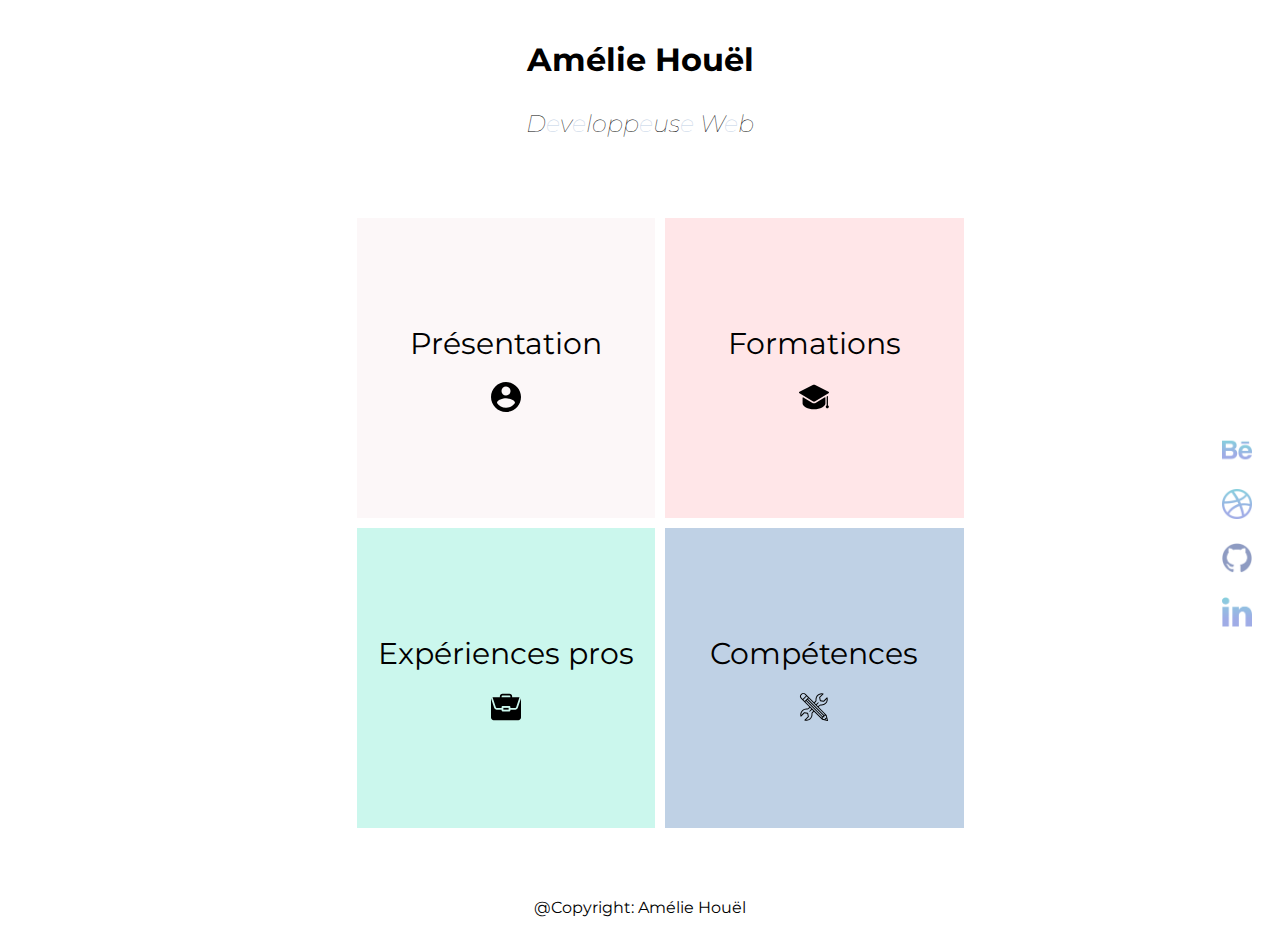
==== index.html @ 31084947 "First Page" ====
<!DOCTYPE html>
<html lang="fr">
<head>
  <meta charset="UTF-8">
  <meta name="viewport" content="width=device-width, initial-scale=1.0">
  <meta http-equiv="X-UA-Compatible" content="ie=edge">
  <link href="style.css" rel="stylesheet">
  <link href="https://fonts.googleapis.com/css?family=Montserrat&display=swap" rel="stylesheet">
  <title>CV en ligne</title>
</head>

<main>

  <header>
    <h1>Amélie Houël</h1>
    <h2>D<span class="e">e</span>v<span class="e">e</span>lopp<span class="e">e</span>us<span class="e">e</span> W<span class="e">e</span>b</h2>
  </header>

  <body>
    <nav> 
      <ul>
        <div class="containerPrésentation">
          <li class="présentation">Présentation</li>
          <img src="images/account.svg">
        </div>

        <div class="containerFormations">
          <li class="formations">Formations</li>
          <img src="images/formation.svg">
        </div>

        <div class="containerXp">
          <li class="xp">Expériences pros</li>
          <img src="images/work.svg">
        </div>

        <div class="containerCompétences">
          <li class="compétences">Compétences</li>
          <img src="images/tools.svg">
        </div>

        <div class="socialNetworks">
          <a href="https://www.behance.net/amelie_houel" target="_blank"><img class="behance" src="images/behance.png"></a>
          <a href="https://dribbble.com/AmelieHouel" target="_blank"><img class="dribbble" src="images/dribbble.png"></a>
          <a href="https://github.com/AmelieHouel" target="_blank"><img class="github" src="images/github.png"></a>
          <a href="https://www.linkedin.com/in/am%C3%A9liehou%C3%ABl/" target="_blank"><img class="linkedin" src="images/linkedin.png"></a>
          
          
          
          
        </div>

       <!-- <div class="contacts">
          <div class="phone">
            <img class="phonePic" src="images/phone.png">
            <p>06 - 29 - 66 - 03 - 76</p>
          </div>
          <img class="mail" src="images/email.png">
        </div> --> 
        
      </ul>
    </nav>
  </body>

  <footer>
    <p> @Copyright: Amélie Houël</p>

  </footer>
</main>

</html>
---- style.css ----
* {
  box-sizing: border-box;
  font-family: 'Montserrat', sans-serif;
}


/* tittle */

h1 {
  text-align: center; 
  margin-top: 40px;
}

h2 {
  text-align: center;
  margin-top: 30px;
  font-weight: lighter; 
  font-style: italic;
}

.e {
  color: #BFD1E5;

}


/* Navigation */

ul {
  display: grid; 
  grid-template-columns: 1fr 1fr 1fr 1fr;
  grid-template-rows: 300px 300px;
  grid-gap: 10px;
  margin-top: 80px; 

}

li {
  list-style: none;
}


/* icons */

img {
  width: 30px;
  height: 30px; 
  margin-top: 20px;
}


/* Présentation */

.containerPrésentation {
  background-color: #FCF7F8;
  grid-column: 2;
  grid-row: 1;
  display: flex;
  flex-direction: column;
  align-items: center;
  justify-content: center;
  transition-property: background-color;
  transition-duration: 0.2s;
}

.containerPrésentation:hover {
  background-color: rgb(250, 213, 220);

}

.présentation {
  font-size: 30px; 
}


/* Formations */

.containerFormations {
  background-color: #FFE6E8;
  grid-column: 3;
  grid-row: 1; 
  display: flex;
  flex-direction: column;
  align-items: center;
  justify-content: center;
  transition-property: background-color;
  transition-duration: 0.5s;
}
.containerFormations:hover {
  background-color: rgb(255, 184, 190);
}

.formations {
  font-size: 30px;
}


/* Expériences */

.containerXp {
  background-color: #CBF7ED;
  grid-column: 2;
  grid-row: 2; 
  display: flex;
  flex-direction: column;
  align-items: center;
  justify-content: center;
  transition-property: background-color;
  transition-duration: 0.5s;
}

.containerXp:hover {
  background-color: rgb(143, 247, 223);
}

.xp {
  font-size: 30px;
}


/* Compétences */

.containerCompétences {
  background-color: #BFD1E5;
  grid-column: 3;
  grid-row: 2;
  display: flex;
  flex-direction: column;
  align-items: center;
  justify-content: center;
  transition-property: background-color;
  transition-duration: 0.5s;
}

.containerCompétences:hover {
  background-color: rgb(128, 177, 233);
}

.compétences {
  font-size: 30px;
}

/* Réseaux sociaux */

.socialNetworks {
  grid-column: 4;
  grid-row: 1 / span 2;
  display: flex; 
  flex-direction: column; 
  justify-content: center; 
  align-items: flex-end; 
  margin-right: 20px; 
}

.behance {
  width: 30px; 
  height: 30px;
  transition-property: width height;
  transition-duration: 0.2s;
}
.behance:hover {
  width: 40px; 
  height: 40px; 
}


.dribbble {
  width: 30px; 
  height: 30px;
  transition-property: width height;
  transition-duration: 0.2s;
}

.dribbble:hover {
  width: 40px; 
  height: 40px; 
}

.github {
  width: 30px; 
  height: 30px;
  transition-property: width height;
  transition-duration: 0.2s;
}

.github:hover {
  width: 40px; 
  height: 40px; 
}

.linkedin {
  width: 30px; 
  height: 30px;
  transition-property: width height;
  transition-duration: 0.2s;
}

.linkedin:hover {
  width: 40px; 
  height: 40px; 
}

/* contacts */

.contacts {
  grid-column: 1;
  grid-row: 1 / span 2;
  display: flex;
  flex-direction: column;
  justify-content: center;
  align-items: flex-start;  
}

.phone {
  display: flex; 
}

.phonePic {
  width: 37px; 
  height: 28px;
}


.mail {
  width: 37px; 
  height: 28px;
}




/* footer */

footer {
  text-align: center; 
  margin-top: 70px; 
}
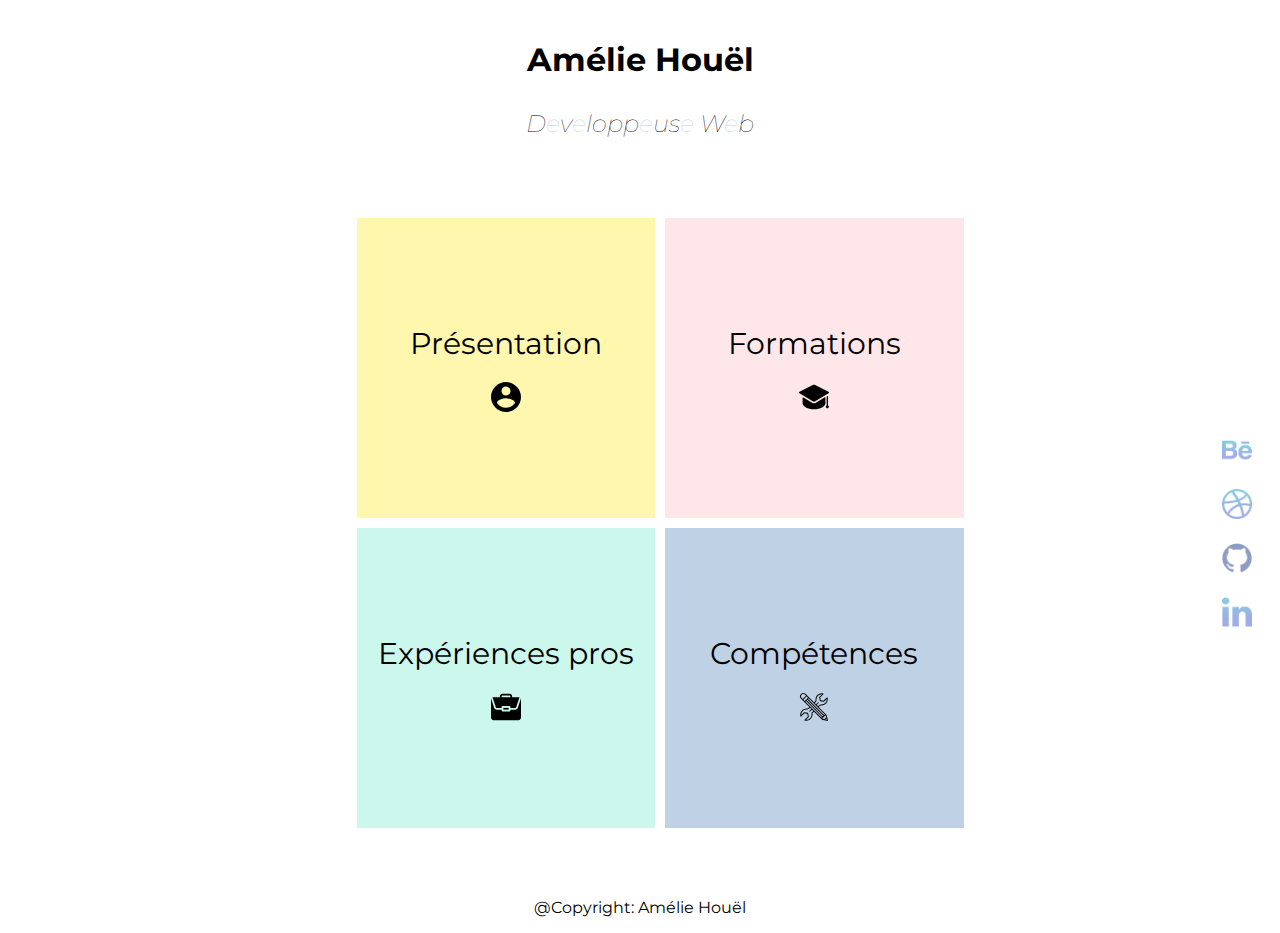
==== commit 6b6213d6: "Add presentation page" ====
--- a/index.html
+++ b/index.html
@@ -6,7 +6,8 @@
   <meta http-equiv="X-UA-Compatible" content="ie=edge">
   <link href="style.css" rel="stylesheet">
   <link href="https://fonts.googleapis.com/css?family=Montserrat&display=swap" rel="stylesheet">
-  <title>CV en ligne</title>
+  <link rel="shortcut icon" type="image/png" href="./images/favicon.png"/>
+  <title>Portfolio</title>
 </head>
 
 <main>
--- a/style.css
+++ b/style.css
@@ -52,7 +52,7 @@
 /* Présentation */
 
 .containerPrésentation {
-  background-color: #FCF7F8;
+  background-color: #FFF7AE;
   grid-column: 2;
   grid-row: 1;
   display: flex;
@@ -64,7 +64,7 @@
 }
 
 .containerPrésentation:hover {
-  background-color: rgb(250, 213, 220);
+  background-color: rgb(255, 242, 130);
 
 }
 
